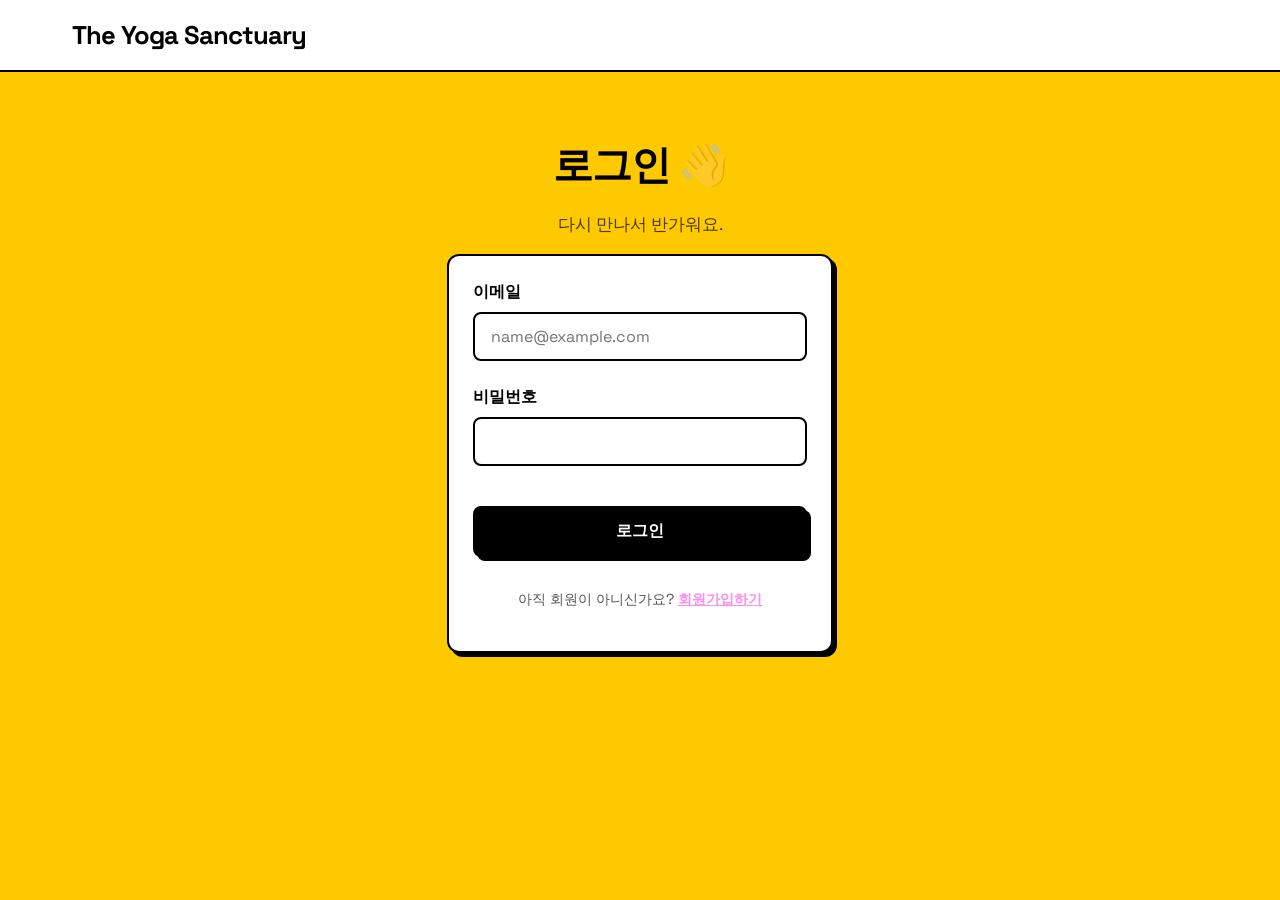
==== admin.html @ a85f725d "Initial commit: The Yoga Sanctuary" ====
<!DOCTYPE html>
<html lang="ko">
<head>
    <meta charset="UTF-8">
    <meta name="viewport" content="width=device-width, initial-scale=1.0">
    <title>Admin - The Yoga Sanctuary</title>
    <link rel="stylesheet" href="css/styles.css">
</head>
<body>

    <header style="background-color: var(--primary); padding: 1rem 0;">
        <div class="container nav-container">
            <a href="index.html" class="logo" style="color: white;">Admin Panel</a>
            <nav class="nav-links">
                <span id="admin-greeting" style="color: rgba(255,255,255,0.8);"></span>
                <a href="#" id="admin-logout-btn" class="btn btn-outline" style="color: white; border-color: white; padding: 0.4rem 1rem; font-size: 0.9rem;">Logout</a>
            </nav>
        </div>
    </header>

    <div class="dashboard-layout">
        <!-- Sidebar -->
        <aside class="sidebar" style="background-color: #f9f9f9;">
            <ul class="sidebar-nav">
                <li><a href="#" class="active" data-target="overview">대시보드 요약</a></li>
                <li><a href="#" data-target="users">회원 및 수강권 관리</a></li>
                <li><a href="#" data-target="classes">수업 관리</a></li>
            </ul>
        </aside>

        <!-- Main Content -->
        <main class="main-content">
            <!-- Overview View -->
            <section id="view-overview" class="view-section">
                <h2>전체 현황</h2>
                <div class="grid-3" style="margin-top: 1rem;">
                    <div class="card" style="text-align: center;">
                        <h4 style="color: var(--text-muted); font-size: 1rem;">총 회원수</h4>
                        <div id="stat-users" style="font-size: 3rem; font-weight: 700; color: var(--primary);">0</div>
                    </div>
                    <div class="card" style="text-align: center;">
                        <h4 style="color: var(--text-muted); font-size: 1rem;">오늘 예정된 수업</h4>
                        <div id="stat-today" style="font-size: 3rem; font-weight: 700; color: var(--secondary);">0</div>
                    </div>
                    <div class="card" style="text-align: center;">
                        <h4 style="color: var(--text-muted); font-size: 1rem;">총 예약 건수</h4>
                        <div id="stat-bookings" style="font-size: 3rem; font-weight: 700; color: var(--primary);">0</div>
                    </div>
                </div>
            </section>

            <!-- Users View -->
            <section id="view-users" class="view-section hidden">
                <h2>회원 목록 및 수강권 관리</h2>
                
                <!-- 수강권 부여 폼 -->
                <div class="card" style="margin-top: 1rem; background-color: var(--bg-color);">
                    <h4>수강권 부여</h4>
                    <p id="selected-user-info" style="font-size: 0.85rem; color: var(--secondary); margin-top: 0.5rem; font-weight: 600;">아래 회원 목록에서 회원을 클릭하여 선택하세요.</p>
                    <form id="grant-pass-form" style="display: flex; gap: 1rem; align-items: flex-end; margin-top: 1rem; flex-wrap: wrap;">
                        <div style="flex: 1; min-width: 200px;">
                            <label style="font-size: 0.8rem;">회원 선택</label>
                            <input type="text" id="pass-userid" class="form-control" placeholder="회원을 클릭하세요" required readonly style="background-color: #f0f0f0; cursor: pointer;">
                            <input type="hidden" id="pass-username">
                        </div>
                        <div style="flex: 1; min-width: 150px;">
                            <label style="font-size: 0.8rem;">수강권 종류 <button type="button" id="manage-pass-types-btn" style="border:none; background:none; color: var(--secondary); cursor:pointer; font-size: 0.8rem; text-decoration: underline;">관리</button></label>
                            <select id="pass-type" class="form-control">
                                <!-- JS에서 동적 렌더링 -->
                            </select>
                        </div>
                        <div style="width: 100px;">
                            <label style="font-size: 0.8rem;">횟수</label>
                            <input type="number" id="pass-count" class="form-control" value="10" min="1" required>
                        </div>
                        <div style="width: 120px;">
                            <label style="font-size: 0.8rem;">유효기간(일)</label>
                            <input type="number" id="pass-days" class="form-control" value="30" min="1" required>
                        </div>
                        <div>
                            <button type="submit" class="btn btn-primary">부여하기</button>
                        </div>
                    </form>
                </div>

                <div class="table-responsive" style="margin-top: 2rem;">
                    <table id="admin-users-table">
                        <thead>
                            <tr>
                                <th>가입일</th>
                                <th>User ID</th>
                                <th>이름</th>
                                <th>연락처</th>
                                <th>보유 수강권 (잔여)</th>
                            </tr>
                        </thead>
                        <tbody>
                            <!-- JS Rendering -->
                            <tr><td colspan="5">로딩중...</td></tr>
                        </tbody>
                    </table>
                </div>
            </section>

            <!-- Classes View -->
            <section id="view-classes" class="view-section hidden">
                <div style="display: flex; justify-content: space-between; align-items: center;">
                    <h2>수업 일정 관리</h2>
                    <button id="toggle-class-form" class="btn btn-secondary" style="padding: 0.5rem 1rem;">새 수업 등록</button>
                </div>

                <!-- 수업 등록 폼 -->
                <div id="create-class-panel" class="card hidden" style="margin-top: 1rem; background-color: var(--bg-color);">
                    <h4>수업 등록하기</h4>
                    <form id="create-class-form" style="display: flex; gap: 1rem; align-items: flex-end; margin-top: 1rem; flex-wrap: wrap;">
                        <div style="flex: 2; min-width: 150px;">
                            <label style="font-size: 0.8rem;">수업명</label>
                            <input type="text" id="add-classname" class="form-control" required placeholder="예: 힐링 요가">
                        </div>
                        <div style="flex: 1; min-width: 100px;">
                            <label style="font-size: 0.8rem;">강사명</label>
                            <input type="text" id="add-instructor" class="form-control" required placeholder="강사 이름">
                        </div>
                        <div style="flex: 1; min-width: 130px;">
                            <label style="font-size: 0.8rem;">날짜</label>
                            <input type="date" id="add-date" class="form-control" required>
                        </div>
                        <div style="flex: 1; min-width: 100px;">
                            <label style="font-size: 0.8rem;">시간</label>
                            <select id="add-time" class="form-control" required>
                                <!-- JS에서 5분 간격 옵션 생성 -->
                            </select>
                        </div>
                        <div style="width: 80px;">
                            <label style="font-size: 0.8rem;">정원</label>
                            <input type="number" id="add-capacity" class="form-control" value="5" min="1" required>
                        </div>
                        <div>
                            <button type="submit" class="btn btn-primary">등록</button>
                        </div>
                    </form>
                </div>

                <div class="table-responsive" style="margin-top: 2rem;">
                    <table id="admin-classes-table">
                        <thead>
                            <tr>
                                <th>날짜</th>
                                <th>시간</th>
                                <th>수업명</th>
                                <th>강사</th>
                                <th>예약 현황</th>
                                <th>상태</th>
                                <th>예약자 명단</th>
                            </tr>
                        </thead>
                        <tbody>
                            <!-- JS Rendering -->
                            <tr><td colspan="7">로딩중...</td></tr>
                        </tbody>
                    </table>
                </div>

                <!-- 예약자 명단 모달 (심플 인라인) -->
                <div id="booking-list-panel" class="card hidden" style="margin-top: 2rem; border: 2px solid var(--secondary);">
                    <div>
                        <h4 style="display: inline-block; margin-right: 1rem;">선택된 수업의 예약자 명단</h4>
                        <button id="close-booking-list" class="btn btn-outline" style="padding: 0.2rem 0.5rem; font-size: 0.8rem;">닫기</button>
                    </div>
                    <ul id="booking-list-ul" style="margin-top: 1rem; padding-left: 1.5rem; line-height: 1.8;">
                    </ul>
                </div>
            </section>
        </main>
    </div>

    <script src="js/api.js"></script>
    <script src="js/app.js"></script>
    <script>
        document.addEventListener('DOMContentLoaded', () => {
            if(window.app) window.app.initAdmin();
        });
    </script>
</body>
</html>
---- css/styles.css ----
/* 
  YOGA Sanctuary - Gumroad-inspired Design System
  Bold, playful, colorful, energetic
*/

@import url('https://fonts.googleapis.com/css2?family=Space+Grotesk:wght@400;500;600;700&display=swap');

:root {
  --pink: #FF90E8;
  --yellow: #FFC900;
  --mint: #90F5C5;
  --blue: #90D5FF;
  --black: #000000;
  --white: #FFFFFF;
  --bg-color: #FFFFFF;
  --text-main: #000000;
  --text-muted: #555555;

  --primary: #000000;
  --primary-hover: #333333;
  --secondary: #FF90E8;
  --secondary-hover: #ff6ad8;

  --radius-lg: 20px;
  --radius-md: 12px;
  --radius-sm: 8px;

  --border: 2px solid #000;
  --border-thick: 3px solid #000;
  
  --shadow-brutal: 4px 4px 0px #000;
  --shadow-brutal-hover: 6px 6px 0px #000;
  --shadow-sm: 2px 2px 0px #000;

  --transition: all 0.2s ease;
}

* {
  box-sizing: border-box;
  margin: 0;
  padding: 0;
}

body {
  font-family: 'Space Grotesk', 'Inter', sans-serif;
  background-color: var(--bg-color);
  color: var(--text-main);
  line-height: 1.5;
  font-size: 16px;
}

/* Typography - Bold & Impactful */
h1 {
  font-weight: 700;
  color: var(--black);
  margin-bottom: 1rem;
  font-size: 3.5rem;
  line-height: 1.1;
  letter-spacing: -2px;
}

h2 {
  font-weight: 700;
  color: var(--black);
  margin-bottom: 1rem;
  font-size: 2.5rem;
  letter-spacing: -1px;
}

h3 {
  font-weight: 700;
  color: var(--black);
  margin-bottom: 0.5rem;
  font-size: 1.4rem;
}

h4, h5 {
  font-weight: 600;
  color: var(--black);
  margin-bottom: 0.5rem;
}

p {
  color: var(--text-muted);
  margin-bottom: 1rem;
  font-size: 1.05rem;
}

a {
  text-decoration: none;
  color: inherit;
  transition: var(--transition);
}

/* Buttons - Gumroad-style with brutal shadow */
.btn {
  display: inline-block;
  padding: 0.8rem 1.8rem;
  border-radius: var(--radius-sm);
  font-weight: 600;
  cursor: pointer;
  border: var(--border);
  text-align: center;
  transition: var(--transition);
  font-family: inherit;
  font-size: 1rem;
  position: relative;
}

.btn-primary {
  background-color: var(--black);
  color: var(--white);
  border-color: var(--black);
  box-shadow: var(--shadow-brutal);
}

.btn-primary:hover {
  transform: translate(-2px, -2px);
  box-shadow: var(--shadow-brutal-hover);
}

.btn-secondary {
  background-color: var(--pink);
  color: var(--black);
  border: var(--border);
  box-shadow: var(--shadow-brutal);
}

.btn-secondary:hover {
  transform: translate(-2px, -2px);
  box-shadow: var(--shadow-brutal-hover);
}

.btn-outline {
  background-color: transparent;
  border: var(--border);
  color: var(--black);
}

.btn-outline:hover {
  background-color: var(--yellow);
  transform: translate(-2px, -2px);
  box-shadow: var(--shadow-brutal);
}

/* Layout & Containers */
.container {
  width: 100%;
  max-width: 1200px;
  margin: 0 auto;
  padding: 0 2rem;
}

/* Header/Navbar */
header {
  background-color: var(--white);
  padding: 1rem 0;
  position: sticky;
  top: 0;
  z-index: 100;
  border-bottom: var(--border);
}

.nav-container {
  display: flex;
  justify-content: space-between;
  align-items: center;
}

.logo {
  font-size: 1.6rem;
  font-weight: 700;
  color: var(--black);
  letter-spacing: -1px;
}

.nav-links {
  display: flex;
  gap: 1.5rem;
  align-items: center;
}

.nav-links a {
  font-weight: 600;
  color: var(--black);
  padding: 0.4rem 0;
  border-bottom: 2px solid transparent;
}

.nav-links a:hover {
  border-bottom-color: var(--pink);
}

/* Hero Section */
.hero {
  background-color: var(--yellow);
  padding: 5rem 0;
  text-align: center;
  position: relative;
  overflow: hidden;
  border-bottom: var(--border-thick);
}

.hero h1 {
  font-size: 4rem;
  max-width: 700px;
  margin: 0 auto 1.5rem;
}

.hero p {
  font-size: 1.3rem;
  color: var(--black);
  opacity: 0.7;
  max-width: 600px;
  margin: 0 auto 2rem;
}

.hero-img-container {
  margin: 2rem auto;
  max-width: 800px;
  border-radius: var(--radius-lg);
  overflow: hidden;
  border: var(--border-thick);
  box-shadow: var(--shadow-brutal);
}

.hero-img-container img {
  width: 100%;
  height: auto;
  display: block;
}

/* Cards - Gumroad style with borders */
.card {
  background: var(--white);
  border-radius: var(--radius-md);
  padding: 1.5rem;
  border: var(--border);
  box-shadow: var(--shadow-brutal);
  transition: var(--transition);
}

.card:hover {
  transform: translate(-3px, -3px);
  box-shadow: var(--shadow-brutal-hover);
}

.grid-3 {
  display: grid;
  grid-template-columns: repeat(auto-fit, minmax(280px, 1fr));
  gap: 2rem;
  margin-top: 2rem;
}

/* Colorful Section Backgrounds */
.section-pink { background-color: var(--pink); border-top: var(--border); border-bottom: var(--border); }
.section-yellow { background-color: var(--yellow); border-top: var(--border); border-bottom: var(--border); }
.section-mint { background-color: var(--mint); border-top: var(--border); border-bottom: var(--border); }
.section-blue { background-color: var(--blue); border-top: var(--border); border-bottom: var(--border); }

/* Forms */
.form-group {
  margin-bottom: 1.5rem;
  text-align: left;
}

.form-group label {
  display: block;
  font-weight: 600;
  margin-bottom: 0.5rem;
  color: var(--black);
}

.form-control {
  width: 100%;
  padding: 0.75rem 1rem;
  border: var(--border);
  border-radius: var(--radius-sm);
  font-size: 1rem;
  font-family: inherit;
  transition: var(--transition);
  background-color: var(--white);
}

.form-control:focus {
  outline: none;
  border-color: var(--pink);
  box-shadow: 3px 3px 0px var(--pink);
}

.auth-container {
  max-width: 450px;
  margin: 4rem auto;
}

/* Tables */
.table-responsive {
  overflow-x: auto;
  margin-top: 1rem;
}

table {
  width: 100%;
  border-collapse: collapse;
  border: var(--border);
  border-radius: var(--radius-sm);
  overflow: hidden;
}

th, td {
  padding: 0.85rem 1rem;
  text-align: left;
  border-bottom: 1px solid #e0e0e0;
}

th {
  font-weight: 700;
  color: var(--black);
  background-color: var(--yellow);
  border-bottom: var(--border);
  font-size: 0.9rem;
  text-transform: uppercase;
  letter-spacing: 0.5px;
}

tr:hover {
  background-color: rgba(255, 144, 232, 0.05);
}

/* Utilities */
.text-center { text-align: center; }
.mt-2 { margin-top: 2rem; }
.mb-2 { margin-bottom: 2rem; }
.p-4 { padding: 4rem 0; }
.hidden { display: none !important; }
.bg-white { background-color: var(--white); }

/* Dashboard layout */
.dashboard-layout {
  display: flex;
  min-height: calc(100vh - 60px);
}

.sidebar {
  width: 240px;
  background-color: var(--white);
  padding: 1.5rem;
  border-right: var(--border);
}

.sidebar-nav {
  list-style: none;
}

.sidebar-nav li {
  margin-bottom: 0.5rem;
}

.sidebar-nav a {
  display: block;
  padding: 0.75rem 1rem;
  border-radius: var(--radius-sm);
  color: var(--text-main);
  font-weight: 600;
  border: 2px solid transparent;
}

.sidebar-nav a:hover {
  background-color: var(--yellow);
  border-color: var(--black);
}

.sidebar-nav a.active {
  background-color: var(--pink);
  border: var(--border);
  box-shadow: var(--shadow-sm);
}

.main-content {
  flex: 1;
  padding: 2rem;
  background-color: #fafafa;
}

/* Responsive */
@media (max-width: 768px) {
  h1 { font-size: 2.5rem; }
  .hero h1 { font-size: 2.8rem; }
  h2 { font-size: 1.8rem; }
  
  .dashboard-layout {
    flex-direction: column;
  }
  
  .sidebar {
    width: 100%;
    border-right: none;
    border-bottom: var(--border);
  }

  .sidebar-nav {
    display: flex;
    gap: 0.5rem;
    flex-wrap: wrap;
  }

  .grid-3 {
    grid-template-columns: 1fr;
  }
}

/* ===== Marquee / Scrolling Text Banner ===== */
.marquee-section {
  overflow: hidden;
  white-space: nowrap;
  border-top: var(--border);
  border-bottom: var(--border);
  background-color: var(--black);
  padding: 1rem 0;
}

.marquee-track {
  display: inline-flex;
  animation: marquee-scroll 20s linear infinite;
}

.marquee-track span {
  display: inline-block;
  padding: 0 2rem;
  font-size: 1.5rem;
  font-weight: 700;
  color: var(--white);
  letter-spacing: 1px;
}

.marquee-track .dot {
  color: var(--pink);
  padding: 0 0.5rem;
}

@keyframes marquee-scroll {
  0% { transform: translateX(0); }
  100% { transform: translateX(-50%); }
}

/* ===== Instructor Cards ===== */
.instructor-card {
  text-align: center;
  background: var(--white);
  border: var(--border);
  border-radius: var(--radius-md);
  box-shadow: var(--shadow-brutal);
  overflow: hidden;
  transition: var(--transition);
}

.instructor-card:hover {
  transform: translate(-3px, -3px);
  box-shadow: var(--shadow-brutal-hover);
}

.instructor-card img {
  width: 100%;
  height: auto;
  display: block;
  border-bottom: var(--border);
}

.instructor-card .info {
  padding: 1.2rem;
}

.instructor-card .info h3 {
  margin-bottom: 0.3rem;
}

.instructor-card .info .role {
  font-size: 0.9rem;
  font-weight: 600;
  color: var(--pink);
  margin-bottom: 0.5rem;
}

.instructor-card .info p {
  font-size: 0.9rem;
  color: var(--text-muted);
  margin-bottom: 0;
}

/* ===== FAQ Accordion ===== */
.faq-item {
  border: var(--border);
  border-radius: var(--radius-sm);
  margin-bottom: 0.75rem;
  overflow: hidden;
  box-shadow: var(--shadow-sm);
  transition: var(--transition);
}

.faq-item:hover {
  box-shadow: var(--shadow-brutal);
}

.faq-question {
  display: flex;
  justify-content: space-between;
  align-items: center;
  padding: 1rem 1.2rem;
  cursor: pointer;
  font-weight: 700;
  font-size: 1.05rem;
  background-color: var(--white);
  transition: var(--transition);
  user-select: none;
}

.faq-question:hover {
  background-color: var(--yellow);
}

.faq-question .icon {
  font-size: 1.3rem;
  transition: transform 0.3s ease;
  flex-shrink: 0;
  margin-left: 1rem;
}

.faq-item.open .faq-question .icon {
  transform: rotate(45deg);
}

.faq-answer {
  max-height: 0;
  overflow: hidden;
  transition: max-height 0.35s ease, padding 0.35s ease;
  padding: 0 1.2rem;
  background-color: #fafafa;
  border-top: 0px solid transparent;
}

.faq-item.open .faq-answer {
  max-height: 300px;
  padding: 1rem 1.2rem;
  border-top: var(--border);
}

/* ===== Location / Map Section ===== */
.location-grid {
  display: grid;
  grid-template-columns: 1fr 1fr;
  gap: 2rem;
  margin-top: 2rem;
}

.location-grid .map-container {
  border: var(--border);
  border-radius: var(--radius-md);
  overflow: hidden;
  box-shadow: var(--shadow-brutal);
  min-height: 300px;
}

.location-grid .map-container iframe {
  width: 100%;
  height: 100%;
  min-height: 300px;
  border: none;
}

.contact-info {
  display: flex;
  flex-direction: column;
  gap: 1rem;
}

.contact-item {
  background: var(--white);
  border: var(--border);
  border-radius: var(--radius-sm);
  padding: 1.2rem;
  box-shadow: var(--shadow-sm);
}

.contact-item h4 {
  margin-bottom: 0.3rem;
}

.contact-item p {
  margin-bottom: 0;
  font-size: 0.95rem;
}

@media (max-width: 768px) {
  .location-grid {
    grid-template-columns: 1fr;
  }

  .marquee-track span {
    font-size: 1.1rem;
    padding: 0 1rem;
  }
}
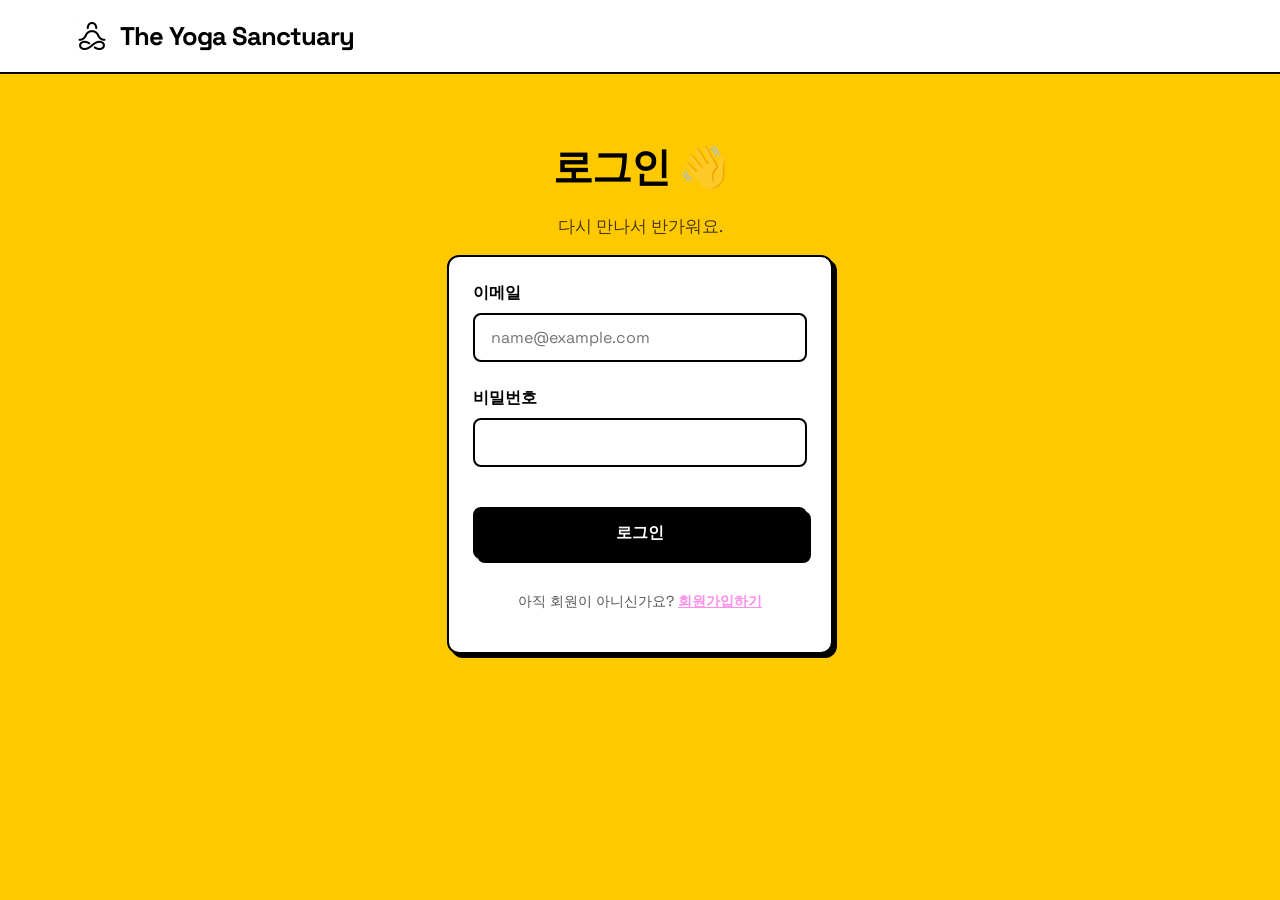
==== commit 9e28d054: "Fix: change logo mix-blend-mode to darken for visibility on white bg" ====
--- a/admin.html
+++ b/admin.html
@@ -10,7 +10,10 @@
 
     <header style="background-color: var(--primary); padding: 1rem 0;">
         <div class="container nav-container">
-            <a href="index.html" class="logo" style="color: white;">Admin Panel</a>
+            <a href="index.html" class="logo" style="display: flex; align-items: center; gap: 0.5rem; text-decoration: none; color: white;">
+                <img src="images/yoga_logo.png" alt="Yoga Logo" style="height: 40px; filter: invert(1); mix-blend-mode: screen;">
+                Admin Panel
+            </a>
             <nav class="nav-links">
                 <span id="admin-greeting" style="color: rgba(255,255,255,0.8);"></span>
                 <a href="#" id="admin-logout-btn" class="btn btn-outline" style="color: white; border-color: white; padding: 0.4rem 1rem; font-size: 0.9rem;">Logout</a>
--- a/css/styles.css
+++ b/css/styles.css
@@ -135,6 +135,7 @@
   background-color: transparent;
   border: var(--border);
   color: var(--black);
+  box-shadow: var(--shadow-sm);
 }
 
 .btn-outline:hover {
@@ -180,14 +181,14 @@
   align-items: center;
 }
 
-.nav-links a {
+.nav-links a:not(.btn) {
   font-weight: 600;
   color: var(--black);
   padding: 0.4rem 0;
   border-bottom: 2px solid transparent;
 }
 
-.nav-links a:hover {
+.nav-links a:not(.btn):hover {
   border-bottom-color: var(--pink);
 }
 
